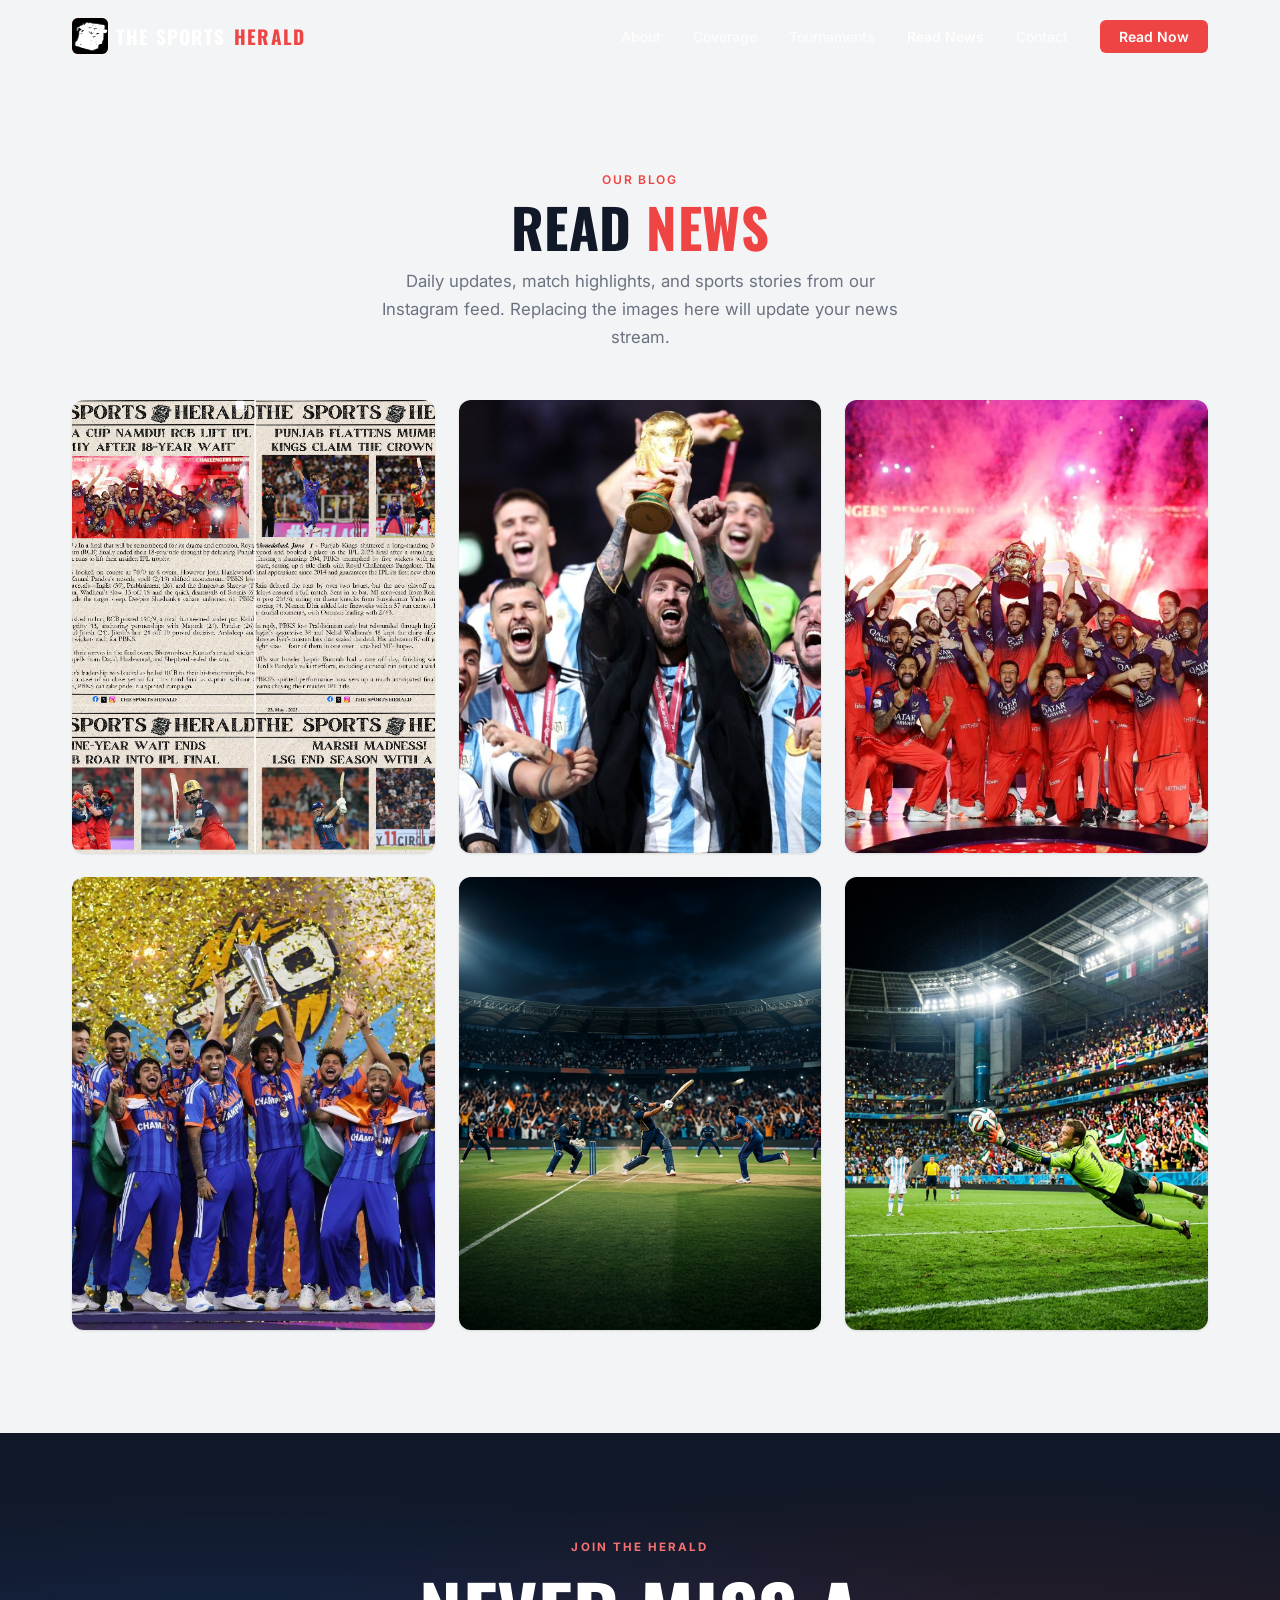
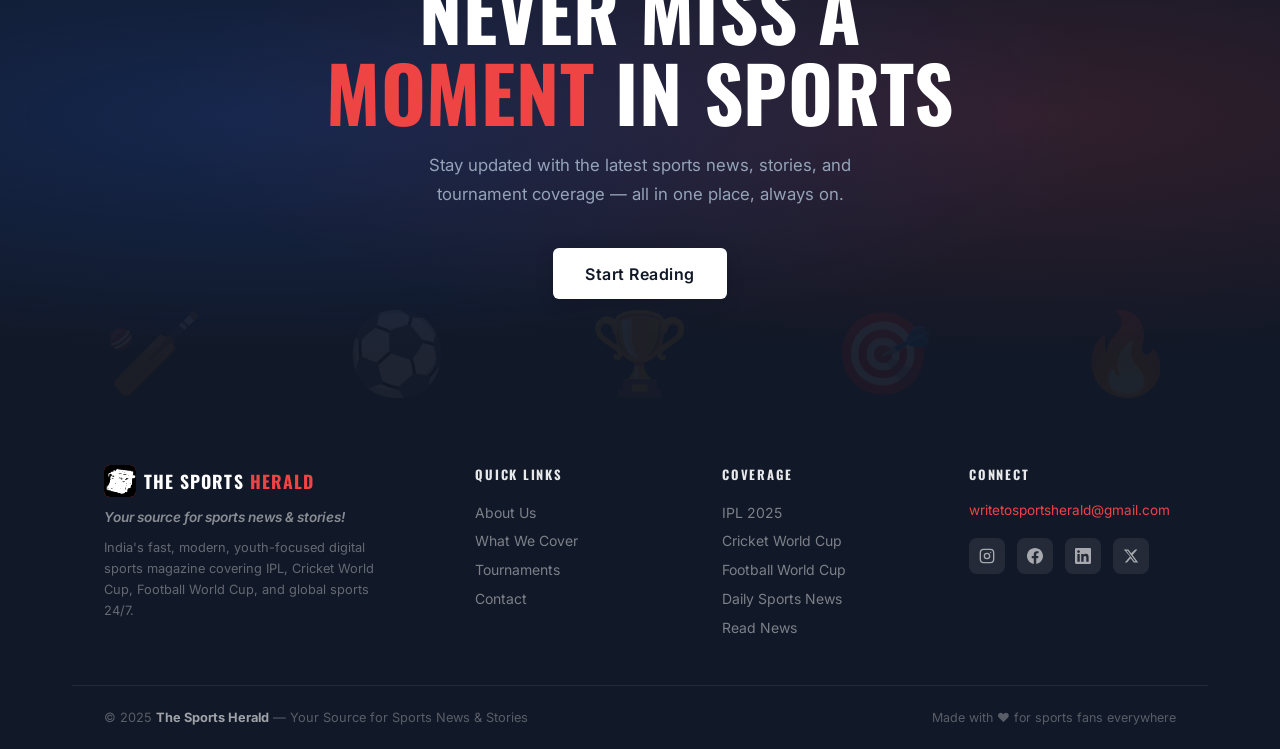
==== news.html @ 08ac476a "Add Read News page with Instagram styling" ====
<!DOCTYPE html>
<html lang="en">

<head>
  <meta charset="UTF-8" />
  <meta name="viewport" content="width=device-width, initial-scale=1.0" />
  <meta name="description"
    content="The Sports Herald — Your daily destination for sports news, match coverage, IPL, Cricket World Cup, Football World Cup, and the biggest moments in global sports." />
  <meta name="keywords"
    content="sports news, IPL, Cricket World Cup, Football World Cup, sports magazine, India sports, sports coverage" />
  <meta property="og:title" content="The Sports Herald — Read News" />
  <meta property="og:description"
    content="Read the latest daily sports news and updates from The Sports Herald Instagram feed." />
  <meta property="og:type" content="website" />
  <title>The Sports Herald — Read News</title>
  <link rel="preconnect" href="https://fonts.googleapis.com" />
  <link rel="preconnect" href="https://fonts.gstatic.com" crossorigin />
  <link
    href="https://fonts.googleapis.com/css2?family=Oswald:wght@400;500;600;700&family=Inter:wght@300;400;500;600&family=Bebas+Neue&display=swap"
    rel="stylesheet" />
  <link rel="stylesheet" href="styles.css" />
</head>

<body>

  <!-- ===== NAVIGATION ===== -->
  <nav class="nav" id="navbar">
    <div class="nav__container">
      <a href="index.html" class="nav__logo">
        <span class="nav__logo-icon"><img src="images/logo.jpg" alt="The Sports Herald"
            class="nav__logo-icon-img" /></span>
        <span class="nav__logo-text">THE SPORTS <strong>HERALD</strong></span>
      </a>
      <ul class="nav__links" id="navLinks">
        <li><a href="index.html#about" class="nav__link">About</a></li>
        <li><a href="index.html#coverage" class="nav__link">Coverage</a></li>
        <li><a href="index.html#tournaments" class="nav__link">Tournaments</a></li>
        <li><a href="#" class="nav__link" style="color: var(--color-white)">Read News</a></li>
        <li><a href="index.html#contact" class="nav__link">Contact</a></li>
        <li><a href="index.html#contact" class="nav__cta-link">Read Now</a></li>
      </ul>
      <button class="nav__hamburger" id="hamburger" aria-label="Open menu">
        <span></span><span></span><span></span>
      </button>
    </div>
  </nav>

  <!-- ===== MOBILE MENU ===== -->
  <div class="mobile-menu" id="mobileMenu">
    <button class="mobile-menu__close" id="mobileClose" aria-label="Close menu">✕</button>
    <ul>
      <li><a href="index.html#about" class="mobile-menu__link">About</a></li>
      <li><a href="index.html#coverage" class="mobile-menu__link">Coverage</a></li>
      <li><a href="index.html#tournaments" class="mobile-menu__link">Tournaments</a></li>
      <li><a href="#" class="mobile-menu__link" style="color: var(--color-white)">Read News</a></li>
      <li><a href="index.html#contact" class="mobile-menu__link">Contact</a></li>
    </ul>
    <a href="index.html#contact" class="btn btn--primary mobile-menu__cta">Start Reading</a>
  </div>
  <div class="mobile-menu__overlay" id="menuOverlay"></div>

  <!-- ===== NEWS MAIN SECTION ===== -->
  <section class="news section section--gray" id="news" style="padding-top: calc(var(--nav-h) + 6rem); min-height: 100vh;">
    <div class="container">
      <div class="section__header reveal-up">
        <div class="section__eyebrow">Our Blog</div>
        <h2 class="section__title">Read <span class="text--accent">News</span></h2>
        <p class="section__subtitle">Daily updates, match highlights, and sports stories from our Instagram feed. Replacing the images here will update your news stream.</p>
      </div>
      <div class="news-grid reveal-up">
        <!-- Placeholder Images - replace src with your latest instagram post images -->
        <article class="news-item">
          <img src="images/dailyupdates.png" alt="News Update 1" class="news-img" loading="lazy" />
        </article>
        <article class="news-item">
          <img src="images/football-wc.png" alt="News Update 2" class="news-img" loading="lazy" />
        </article>
        <article class="news-item">
          <img src="images/ipl.png" alt="News Update 3" class="news-img" loading="lazy" />
        </article>
        <article class="news-item">
          <img src="images/cricket-wc.jpg" alt="News Update 4" class="news-img" loading="lazy" />
        </article>
        <article class="news-item">
          <img src="images/hero.png" alt="News Update 5" class="news-img" loading="lazy" />
        </article>
        <article class="news-item">
          <img src="images/football-wc-1.png" alt="News Update 6" class="news-img" loading="lazy" />
        </article>
      </div>
    </div>
  </section>

  <!-- ===== CTA SECTION ===== -->
  <section class="cta-section">
    <div class="cta-section__bg"></div>
    <div class="container">
      <div class="cta-section__content reveal-up">
        <div class="cta-section__eyebrow">Join The Herald</div>
        <h2 class="cta-section__headline">Never Miss a<br /><em>Moment</em> in Sports</h2>
        <p class="cta-section__sub">Stay updated with the latest sports news, stories, and tournament coverage — all in
          one place, always on.</p>
        <a href="index.html#contact" class="btn btn--white btn--lg">Start Reading</a>
      </div>
      <!-- Decorative sport emojis -->
      <div class="cta-section__deco" aria-hidden="true">
        <span>🏏</span><span>⚽</span><span>🏆</span><span>🎯</span><span>🔥</span>
      </div>
    </div>
  </section>

  <!-- ===== FOOTER ===== -->
  <footer class="footer">
    <div class="container">
      <div class="footer__top">
        <div class="footer__brand">
          <div class="footer__logo">
            <span class="footer__logo-icon"><img src="images/logo.jpg" alt="The Sports Herald"
                class="footer__logo-icon-img" /></span>
            <span class="footer__logo-text">THE SPORTS <strong>HERALD</strong></span>
          </div>
          <p class="footer__tagline">Your source for sports news &amp; stories!</p>
          <p class="footer__micro">India's fast, modern, youth-focused digital sports magazine covering IPL, Cricket
            World Cup, Football World Cup, and global sports 24/7.</p>
        </div>
        <div class="footer__links-col">
          <h4 class="footer__col-title">Quick Links</h4>
          <ul class="footer__links">
            <li><a href="index.html#about">About Us</a></li>
            <li><a href="index.html#coverage">What We Cover</a></li>
            <li><a href="index.html#tournaments">Tournaments</a></li>
            <li><a href="index.html#contact">Contact</a></li>
          </ul>
        </div>
        <div class="footer__links-col">
          <h4 class="footer__col-title">Coverage</h4>
          <ul class="footer__links">
            <li><a href="#">IPL 2025</a></li>
            <li><a href="#">Cricket World Cup</a></li>
            <li><a href="#">Football World Cup</a></li>
            <li><a href="#">Daily Sports News</a></li>
            <li><a href="news.html">Read News</a></li>
          </ul>
        </div>
        <div class="footer__links-col">
          <h4 class="footer__col-title">Connect</h4>
          <a href="mailto:writetosportsherald@gmail.com" class="footer__email">writetosportsherald@gmail.com</a>
          <div class="footer__socials">
            <a href="https://www.instagram.com/write_to_sportsherald/" target="_blank" rel="noopener noreferrer"
              class="footer__social" aria-label="Instagram" title="Instagram">
              <svg viewBox="0 0 24 24" fill="none" stroke="currentColor" stroke-width="2">
                <rect x="2" y="2" width="20" height="20" rx="5" />
                <circle cx="12" cy="12" r="4" />
                <circle cx="17.5" cy="6.5" r="1" fill="currentColor" stroke="none" />
              </svg>
            </a>
            <a href="https://www.facebook.com/people/The-Sports-Herald/61567219635474/" target="_blank"
              rel="noopener noreferrer" class="footer__social" aria-label="Facebook" title="Facebook">
              <svg viewBox="0 0 24 24" fill="currentColor">
                <path
                  d="M24 12.073c0-6.627-5.373-12-12-12s-12 5.373-12 12c0 5.99 4.388 10.954 10.125 11.854v-8.385H7.078v-3.47h3.047V9.43c0-3.007 1.792-4.669 4.533-4.669 1.312 0 2.686.235 2.686.235v2.953H15.83c-1.491 0-1.956.925-1.956 1.874v2.25h3.328l-.532 3.47h-2.796v8.385C19.612 23.027 24 18.062 24 12.073z" />
              </svg>
            </a>
            <a href="https://www.linkedin.com/company/the-sports-herald/" target="_blank" rel="noopener noreferrer"
              class="footer__social" aria-label="LinkedIn" title="LinkedIn">
              <svg viewBox="0 0 24 24" fill="currentColor">
                <path
                  d="M20.447 20.452h-3.554v-5.569c0-1.328-.027-3.037-1.852-3.037-1.853 0-2.136 1.445-2.136 2.939v5.667H9.351V9h3.414v1.561h.046c.477-.9 1.637-1.85 3.37-1.85 3.601 0 4.267 2.37 4.267 5.455v6.286zM5.337 7.433c-1.144 0-2.063-.926-2.063-2.065 0-1.138.92-2.063 2.063-2.063 1.14 0 2.064.925 2.064 2.063 0 1.139-.925 2.065-2.064 2.065zm1.782 13.019H3.555V9h3.564v11.452zM22.225 0H1.771C.792 0 0 .774 0 1.729v20.542C0 23.227.792 24 1.771 24h20.451C23.2 24 24 23.227 24 22.271V1.729C24 .774 23.2 0 22.222 0h.003z" />
              </svg>
            </a>
            <a href="https://x.com/tosportsherald" target="_blank" rel="noopener noreferrer" class="footer__social"
              aria-label="Twitter / X" title="Twitter / X">
              <svg viewBox="0 0 24 24" fill="currentColor">
                <path
                  d="M18.244 2.25h3.308l-7.227 8.26 8.502 11.24H16.17l-4.714-6.231-5.401 6.231H2.747l7.73-8.835L1.254 2.25H8.08l4.259 5.63 5.905-5.63zm-1.161 17.52h1.833L7.084 4.126H5.117z" />
              </svg>
            </a>
          </div>
        </div>
      </div>
      <div class="footer__bottom">
        <p>© 2025 <strong>The Sports Herald</strong> — Your Source for Sports News &amp; Stories</p>
        <p class="footer__bottom-right">Made with ❤️ for sports fans everywhere</p>
      </div>
    </div>
  </footer>

  <!-- Scroll to top -->
  <button class="scroll-top" id="scrollTop" aria-label="Scroll to top">↑</button>

  <script src="script.js"></script>
</body>

</html>
---- styles.css ----
/* ================================================
   THE SPORTS HERALD — Design System
   Author: Antigravity
   Version: 1.0
   ================================================ */

/* ── Google Fonts already loaded in HTML ──────── */

/* ── CSS Custom Properties ────────────────────── */
:root {
  --color-deep-blue: #111827;
  --color-red: #EF4444;
  --color-electric-blue: #2563EB;
  --color-white: #FFFFFF;
  --color-gray-light: #F3F4F6;
  --color-text: #111827;
  --color-text-muted: #6B7280;
  --color-border: #E5E7EB;

  --font-heading: 'Oswald', 'Bebas Neue', sans-serif;
  --font-body: 'Inter', sans-serif;

  --radius-sm: 6px;
  --radius-md: 12px;
  --radius-lg: 20px;
  --radius-xl: 32px;

  --shadow-sm: 0 1px 3px rgba(0, 0, 0, .08), 0 1px 2px rgba(0, 0, 0, .04);
  --shadow-md: 0 4px 20px rgba(0, 0, 0, .10);
  --shadow-lg: 0 10px 48px rgba(0, 0, 0, .15);
  --shadow-xl: 0 24px 72px rgba(0, 0, 0, .22);

  --transition: 0.3s cubic-bezier(0.4, 0, 0.2, 1);

  --container-max: 1200px;
  --container-pad: clamp(1rem, 4vw, 2rem);
  --nav-h: 72px;
}

/* ── Reset ────────────────────────────────────── */
*,
*::before,
*::after {
  box-sizing: border-box;
  margin: 0;
  padding: 0;
}

html {
  scroll-behavior: smooth;
  font-size: 16px;
}

body {
  font-family: var(--font-body);
  color: var(--color-text);
  background: var(--color-white);
  overflow-x: hidden;
  -webkit-font-smoothing: antialiased;
}

img {
  max-width: 100%;
  height: auto;
  display: block;
}

a {
  text-decoration: none;
  color: inherit;
}

ul {
  list-style: none;
}

button {
  cursor: pointer;
  border: none;
  background: none;
  font: inherit;
}

/* ── Utility ──────────────────────────────────── */
.container {
  width: 100%;
  max-width: var(--container-max);
  margin: 0 auto;
  padding: 0 var(--container-pad);
}

.text--accent {
  color: var(--color-red);
}

.text--blue {
  color: var(--color-electric-blue);
}

.section {
  padding: clamp(4rem, 8vw, 7rem) 0;
}

.section--dark {
  background: var(--color-deep-blue);
}

.section--gray {
  background: var(--color-gray-light);
}

.section__header {
  text-align: center;
  margin-bottom: clamp(2.5rem, 5vw, 4rem);
}

.section__eyebrow {
  display: inline-block;
  font-family: var(--font-body);
  font-size: .75rem;
  font-weight: 600;
  letter-spacing: .14em;
  text-transform: uppercase;
  color: var(--color-red);
  margin-bottom: .6rem;
}

.section__eyebrow--light {
  color: #F87171;
}

.section__title {
  font-family: var(--font-heading);
  font-size: clamp(2.2rem, 5vw, 3.4rem);
  font-weight: 700;
  line-height: 1.1;
  letter-spacing: .01em;
  text-transform: uppercase;
  margin-bottom: .75rem;
}

.section__title--light {
  color: var(--color-white);
}

.section__subtitle {
  font-size: 1.05rem;
  color: var(--color-text-muted);
  max-width: 540px;
  margin: 0 auto;
  line-height: 1.65;
}

.section__subtitle--light {
  color: #94A3B8;
}

/* ── Buttons ──────────────────────────────────── */
.btn {
  display: inline-flex;
  align-items: center;
  gap: .5rem;
  font-family: var(--font-body);
  font-weight: 600;
  font-size: .925rem;
  letter-spacing: .03em;
  border-radius: var(--radius-sm);
  padding: .75rem 1.6rem;
  transition: var(--transition);
  white-space: nowrap;
}

.btn--primary {
  background: var(--color-red);
  color: var(--color-white);
  box-shadow: 0 4px 18px rgba(239, 68, 68, .35);
}

.btn--primary:hover {
  background: #DC2626;
  transform: translateY(-2px);
  box-shadow: 0 8px 28px rgba(239, 68, 68, .45);
}

.btn--ghost {
  background: transparent;
  color: var(--color-white);
  border: 2px solid rgba(255, 255, 255, .5);
}

.btn--ghost:hover {
  border-color: var(--color-white);
  background: rgba(255, 255, 255, .08);
  transform: translateY(-2px);
}

.btn--white {
  background: var(--color-white);
  color: var(--color-deep-blue);
  box-shadow: 0 4px 18px rgba(0, 0, 0, .15);
}

.btn--white:hover {
  background: var(--color-gray-light);
  transform: translateY(-2px);
}

.btn--outline {
  background: transparent;
  color: var(--color-red);
  border: 2px solid var(--color-red);
}

.btn--outline:hover {
  background: var(--color-red);
  color: var(--color-white);
  transform: translateY(-2px);
}

.btn--lg {
  padding: .95rem 2rem;
  font-size: 1rem;
}

.btn--sm {
  padding: .55rem 1.2rem;
  font-size: .85rem;
}

.btn--full {
  width: 100%;
  justify-content: center;
}

/* ── Reveal Animations ────────────────────────── */
.reveal-up {
  opacity: 0;
  transform: translateY(30px);
  transition: opacity .65s ease, transform .65s ease;
}

.reveal-up.is-visible {
  opacity: 1;
  transform: translateY(0);
}

/* ── NAV ──────────────────────────────────────── */
.nav {
  position: fixed;
  top: 0;
  left: 0;
  right: 0;
  z-index: 1000;
  height: var(--nav-h);
  display: flex;
  align-items: center;
  transition: background var(--transition), box-shadow var(--transition);
}

.nav.scrolled {
  background: var(--color-deep-blue);
  backdrop-filter: blur(18px);
  box-shadow: 0 2px 32px rgba(0, 0, 0, .25);
}

.nav__container {
  max-width: var(--container-max);
  width: 100%;
  margin: 0 auto;
  padding: 0 var(--container-pad);
  display: flex;
  align-items: center;
  justify-content: space-between;
}

.nav__logo {
  display: flex;
  align-items: center;
  gap: .5rem;
  font-family: var(--font-heading);
  font-size: 1.2rem;
  font-weight: 700;
  color: var(--color-white);
  letter-spacing: .06em;
  text-transform: uppercase;
}

/* Logo icon: image replaces the old ⚡ emoji */
.nav__logo-icon {
  display: flex;
  align-items: center;
  justify-content: center;
  width: 36px;
  height: 36px;
  background: var(--color-red);
  border-radius: 6px;
  overflow: hidden;
  flex-shrink: 0;
}

.nav__logo-icon-img {
  width: 100%;
  height: 100%;
  object-fit: cover;
  filter: invert(1) brightness(2);
}

.nav__logo-text strong {
  color: var(--color-red);
  margin-left: .15rem;
}

.nav__links {
  display: flex;
  align-items: center;
  gap: 2rem;
}

.nav__link {
  font-size: .875rem;
  font-weight: 500;
  color: rgba(255, 255, 255, .8);
  transition: color var(--transition);
  position: relative;
}

.nav__link::after {
  content: '';
  position: absolute;
  bottom: -4px;
  left: 0;
  width: 0;
  height: 2px;
  background: var(--color-red);
  transition: width var(--transition);
}

.nav__link:hover {
  color: var(--color-white);
}

.nav__link:hover::after {
  width: 100%;
}

.nav__cta-link {
  font-size: .875rem;
  font-weight: 600;
  color: var(--color-white);
  background: var(--color-red);
  padding: .5rem 1.2rem;
  border-radius: var(--radius-sm);
  transition: var(--transition);
}

.nav__cta-link:hover {
  background: #DC2626;
  transform: translateY(-1px);
}

.nav__hamburger {
  display: none;
  flex-direction: column;
  gap: 5px;
  padding: .35rem;
}

.nav__hamburger span {
  display: block;
  width: 24px;
  height: 2px;
  background: var(--color-white);
  border-radius: 2px;
  transition: var(--transition);
}

/* ── Mobile Menu ──────────────────────────────── */
.mobile-menu {
  position: fixed;
  top: 0;
  right: 0;
  width: min(320px, 100vw);
  height: 100dvh;
  background: var(--color-deep-blue);
  z-index: 2000;
  padding: 2rem 1.5rem 2.5rem;
  display: flex;
  flex-direction: column;
  gap: 1rem;
  transform: translateX(100%);
  transition: transform .35s cubic-bezier(.4, 0, .2, 1);
}

.mobile-menu.open {
  transform: translateX(0);
}

.mobile-menu__close {
  align-self: flex-end;
  color: var(--color-white);
  font-size: 1.25rem;
  opacity: .7;
  transition: opacity var(--transition);
}

.mobile-menu__close:hover {
  opacity: 1;
}

.mobile-menu ul {
  display: flex;
  flex-direction: column;
  gap: .25rem;
  margin-top: 1rem;
}

.mobile-menu__link {
  display: block;
  font-family: var(--font-heading);
  font-size: 2rem;
  font-weight: 700;
  letter-spacing: .05em;
  text-transform: uppercase;
  color: rgba(255, 255, 255, .7);
  padding: .5rem 0;
  border-bottom: 1px solid rgba(255, 255, 255, .08);
  transition: color var(--transition);
}

.mobile-menu__link:hover {
  color: var(--color-white);
}

.mobile-menu__cta {
  margin-top: auto;
}

.mobile-menu__overlay {
  position: fixed;
  inset: 0;
  background: rgba(0, 0, 0, .6);
  z-index: 1999;
  opacity: 0;
  pointer-events: none;
  transition: opacity var(--transition);
}

.mobile-menu__overlay.open {
  opacity: 1;
  pointer-events: auto;
}

/* ── HERO ─────────────────────────────────────── */
.hero {
  position: relative;
  min-height: 100dvh;
  display: flex;
  align-items: center;
  overflow: hidden;
}

.hero__bg {
  position: absolute;
  inset: 0;
  z-index: 0;
}

.hero__img {
  width: 100%;
  height: 100%;
  object-fit: cover;
  object-position: center 30%;
  transform: scale(1.04);
  animation: slowZoom 18s linear infinite alternate;
}

@keyframes slowZoom {
  from {
    transform: scale(1.04);
  }

  to {
    transform: scale(1.12);
  }
}

.hero__overlay {
  position: absolute;
  inset: 0;
  background: linear-gradient(160deg,
      rgba(15, 23, 42, .92) 0%,
      rgba(15, 23, 42, .75) 50%,
      rgba(15, 23, 42, .55) 100%);
}

.hero__grain {
  position: absolute;
  inset: 0;
  opacity: .04;
  background-image: url("data:image/svg+xml,%3Csvg viewBox='0 0 256 256' xmlns='http://www.w3.org/2000/svg'%3E%3Cfilter id='n'%3E%3CfeTurbulence type='fractalNoise' baseFrequency='0.9' numOctaves='4' stitchTiles='stitch'/%3E%3C/filter%3E%3Crect width='100%25' height='100%25' filter='url(%23n)'/%3E%3C/svg%3E");
  pointer-events: none;
}

.hero__live-badge {
  position: absolute;
  top: calc(var(--nav-h) + 1.5rem);
  left: var(--container-pad);
  display: flex;
  align-items: center;
  gap: .5rem;
  font-size: .7rem;
  font-weight: 700;
  letter-spacing: .14em;
  color: var(--color-white);
  background: rgba(239, 68, 68, .2);
  border: 1px solid rgba(239, 68, 68, .4);
  padding: .35rem .8rem;
  border-radius: 100px;
  backdrop-filter: blur(8px);
  z-index: 1;
}

.hero__live-dot {
  width: 7px;
  height: 7px;
  border-radius: 50%;
  background: var(--color-red);
  animation: blink 1.4s ease-in-out infinite;
}

@keyframes blink {

  0%,
  100% {
    opacity: 1;
  }

  50% {
    opacity: .3;
  }
}

.hero__content {
  position: relative;
  z-index: 1;
  width: 100%;
  max-width: var(--container-max);
  margin: 0 auto;
  padding: calc(var(--nav-h) + 2rem) var(--container-pad) 6rem;
}

.hero__eyebrow {
  display: inline-block;
  font-size: .75rem;
  font-weight: 600;
  letter-spacing: .16em;
  text-transform: uppercase;
  color: var(--color-red);
  margin-bottom: 1.25rem;
  border-left: 3px solid var(--color-red);
  padding-left: .75rem;
}

.hero__headline {
  font-family: var(--font-heading);
  font-size: clamp(3.5rem, 9vw, 7.5rem);
  font-weight: 700;
  line-height: 1.0;
  letter-spacing: .01em;
  text-transform: uppercase;
  color: var(--color-white);
  margin-bottom: 1.5rem;
  max-width: 700px;
}

.hero__headline em {
  font-style: normal;
  color: var(--color-red);
  -webkit-text-fill-color: transparent;
  -webkit-text-stroke: 2px var(--color-red);
}

.hero__subheadline {
  font-size: clamp(1rem, 2vw, 1.15rem);
  color: rgba(255, 255, 255, .75);
  line-height: 1.7;
  max-width: 520px;
  margin-bottom: 2.5rem;
}

.hero__subheadline strong {
  color: rgba(255, 255, 255, .95);
}

.hero__cta-group {
  display: flex;
  flex-wrap: wrap;
  gap: 1rem;
  margin-bottom: 3.5rem;
}

.hero__stats {
  display: flex;
  align-items: center;
  gap: 2rem;
}

.hero__stat {
  display: flex;
  flex-direction: column;
  gap: .1rem;
}

.hero__stat-num {
  font-family: var(--font-heading);
  font-size: 1.6rem;
  font-weight: 700;
  color: var(--color-white);
  letter-spacing: .04em;
}

.hero__stat-label {
  font-size: .7rem;
  font-weight: 600;
  letter-spacing: .1em;
  text-transform: uppercase;
  color: rgba(255, 255, 255, .5);
}

.hero__stat-divider {
  width: 1px;
  height: 36px;
  background: rgba(255, 255, 255, .2);
}

/* Scroll indicator */
.hero__scroll-indicator {
  position: absolute;
  bottom: 2.5rem;
  right: var(--container-pad);
  z-index: 1;
  display: flex;
  flex-direction: column;
  align-items: center;
  gap: .5rem;
}

.hero__scroll-indicator span {
  font-size: .6rem;
  letter-spacing: .18em;
  color: rgba(255, 255, 255, .4);
  writing-mode: vertical-rl;
}

.hero__scroll-arrow {
  width: 1px;
  height: 40px;
  background: linear-gradient(to bottom, rgba(255, 255, 255, .4), transparent);
  animation: scrollPulse 2s ease-in-out infinite;
}

@keyframes scrollPulse {
  0% {
    opacity: 1;
    transform: scaleY(1);
  }

  50% {
    opacity: .4;
  }

  100% {
    opacity: 1;
    transform: scaleY(1.1);
  }
}

/* ── TICKER ───────────────────────────────────── */
.ticker {
  display: flex;
  align-items: center;
  background: var(--color-red);
  overflow: hidden;
  height: 44px;
}

.ticker__label {
  flex-shrink: 0;
  background: #B91C1C;
  color: var(--color-white);
  font-size: .72rem;
  font-weight: 700;
  letter-spacing: .12em;
  padding: 0 1.5rem;
  height: 100%;
  display: flex;
  align-items: center;
  z-index: 1;
}

.ticker__track {
  overflow: hidden;
  flex: 1;
}

.ticker__items {
  display: inline-flex;
  white-space: nowrap;
  animation: tickerScroll 30s linear infinite;
  font-size: .825rem;
  font-weight: 500;
  color: var(--color-white);
  padding: .6rem 0;
}

@keyframes tickerScroll {
  0% {
    transform: translateX(0);
  }

  100% {
    transform: translateX(-50%);
  }
}

.ticker__track:hover .ticker__items {
  animation-play-state: paused;
}

/* ── ABOUT ────────────────────────────────────── */
.about__grid {
  display: grid;
  grid-template-columns: 1fr 1fr;
  gap: clamp(2rem, 5vw, 5rem);
  align-items: center;
}

.about__body {
  font-size: 1.02rem;
  line-height: 1.75;
  color: var(--color-text-muted);
  margin-bottom: 1rem;
}

.about__body strong {
  color: var(--color-text);
}

/* Card stack visual */
.about__visual-col {
  display: flex;
  justify-content: center;
  align-items: center;
}

.about__card-stack {
  position: relative;
  width: 280px;
  height: 280px;
}

.about__card {
  position: absolute;
  display: flex;
  flex-direction: column;
  align-items: flex-start;
  justify-content: flex-end;
  padding: 1.2rem 1.4rem;
  border-radius: var(--radius-lg);
  box-shadow: var(--shadow-lg);
  transition: transform .4s ease;
}

.about__card-icon {
  font-size: 2rem;
  margin-bottom: .35rem;
}

.about__card-label {
  font-family: var(--font-heading);
  font-size: 1rem;
  font-weight: 600;
  letter-spacing: .04em;
  text-transform: uppercase;
}

.about__card--1 {
  width: 200px;
  height: 200px;
  background: linear-gradient(135deg, #1E3A5F, #2563EB);
  color: var(--color-white);
  top: 0;
  left: 0;
  transform: rotate(-6deg);
}

.about__card--2 {
  width: 180px;
  height: 180px;
  background: linear-gradient(135deg, var(--color-deep-blue), #374151);
  color: var(--color-white);
  top: 60px;
  right: 0;
  transform: rotate(4deg);
}

.about__card--3 {
  width: 190px;
  height: 130px;
  background: linear-gradient(135deg, var(--color-red), #B91C1C);
  color: var(--color-white);
  bottom: 0;
  left: 30px;
  transform: rotate(-2deg);
}

.about__card-stack:hover .about__card--1 {
  transform: rotate(-2deg) scale(1.03);
}

.about__card-stack:hover .about__card--2 {
  transform: rotate(1deg) scale(1.03);
}

.about__card-stack:hover .about__card--3 {
  transform: rotate(1deg) scale(1.03);
}

.about__badge {
  position: absolute;
  right: -10px;
  bottom: 10px;
  background: var(--color-white);
  border-radius: var(--radius-md);
  box-shadow: var(--shadow-lg);
  padding: .75rem 1.1rem;
  display: flex;
  flex-direction: column;
  align-items: center;
}

.about__badge-num {
  font-family: var(--font-heading);
  font-size: 1.6rem;
  font-weight: 700;
  color: var(--color-red);
  line-height: 1;
}

.about__badge-text {
  font-size: .65rem;
  font-weight: 600;
  letter-spacing: .1em;
  text-transform: uppercase;
  color: var(--color-text-muted);
}

/* ── COVERAGE ─────────────────────────────────── */
.coverage__grid {
  display: grid;
  grid-template-columns: repeat(auto-fill, minmax(260px, 1fr));
  gap: 1.5rem;
}

.coverage__card {
  background: #1E293B;
  border-radius: var(--radius-md);
  overflow: hidden;
  transition: transform var(--transition), box-shadow var(--transition);
}

.coverage__card:hover {
  transform: translateY(-6px);
  box-shadow: var(--shadow-xl);
}

.coverage__card-img {
  position: relative;
  height: 200px;
  overflow: hidden;
}

.coverage__card-img img {
  width: 100%;
  height: 100%;
  object-fit: cover;
  transition: transform .5s ease;
}

.coverage__card:hover .coverage__card-img img {
  transform: scale(1.07);
}

.coverage__card-img--dark {
  background: linear-gradient(135deg, var(--color-deep-blue), #1E293B);
  display: flex;
  align-items: center;
  justify-content: center;
}

.coverage__card-badge {
  position: absolute;
  top: 1rem;
  left: 1rem;
  background: var(--color-red);
  color: var(--color-white);
  font-size: .65rem;
  font-weight: 700;
  letter-spacing: .12em;
  padding: .25rem .6rem;
  border-radius: 4px;
}

.coverage__card-body {
  padding: 1.25rem 1.4rem 1.5rem;
}

.coverage__card-tag {
  font-size: .7rem;
  font-weight: 600;
  letter-spacing: .12em;
  text-transform: uppercase;
  color: var(--color-red);
  margin-bottom: .4rem;
}

.coverage__card-title {
  font-family: var(--font-heading);
  font-size: 1.3rem;
  font-weight: 700;
  color: var(--color-white);
  letter-spacing: .03em;
  text-transform: uppercase;
  margin-bottom: .6rem;
  line-height: 1.2;
}

.coverage__card-desc {
  font-size: .88rem;
  color: #94A3B8;
  line-height: 1.65;
  margin-bottom: 1rem;
}

.coverage__card-link {
  display: inline-flex;
  align-items: center;
  gap: .3rem;
  font-size: .85rem;
  font-weight: 600;
  color: var(--color-red);
  transition: gap var(--transition);
}

.coverage__card-link:hover {
  gap: .6rem;
}

.coverage__card-link span {
  transition: transform var(--transition);
}

.coverage__card-link:hover span {
  transform: translateX(4px);
}

/* News mockup */
.coverage__news-mockup {
  display: flex;
  flex-direction: column;
  gap: .6rem;
  padding: 1.5rem;
  width: 70%;
}

.coverage__news-line {
  height: 10px;
  background: rgba(255, 255, 255, .12);
  border-radius: 4px;
  animation: shimmer 1.8s linear infinite;
}

.coverage__news-line--short {
  width: 65%;
}

@keyframes shimmer {
  0% {
    opacity: .5;
  }

  50% {
    opacity: 1;
  }

  100% {
    opacity: .5;
  }
}

/* ── WHY US ───────────────────────────────────── */
.why__grid {
  display: grid;
  grid-template-columns: repeat(auto-fill, minmax(240px, 1fr));
  gap: 1.5rem;
}

.why__item {
  padding: 2rem 1.75rem;
  border-radius: var(--radius-md);
  border: 1px solid var(--color-border);
  background: var(--color-white);
  transition: var(--transition);
  position: relative;
  overflow: hidden;
}

.why__item::before {
  content: '';
  position: absolute;
  inset: 0;
  background: linear-gradient(135deg, rgba(239, 68, 68, .04), transparent);
  opacity: 0;
  transition: opacity var(--transition);
}

.why__item:hover {
  box-shadow: var(--shadow-md);
  border-color: rgba(239, 68, 68, .25);
  transform: translateY(-4px);
}

.why__item:hover::before {
  opacity: 1;
}

.why__icon {
  font-size: 2.4rem;
  margin-bottom: 1rem;
  display: block;
}

.why__title {
  font-family: var(--font-heading);
  font-size: 1.2rem;
  font-weight: 700;
  text-transform: uppercase;
  letter-spacing: .03em;
  margin-bottom: .5rem;
}

.why__desc {
  font-size: .9rem;
  color: var(--color-text-muted);
  line-height: 1.65;
}

/* ── TOURNAMENTS ──────────────────────────────── */
.tournaments__grid {
  display: grid;
  grid-template-columns: repeat(auto-fill, minmax(300px, 1fr));
  gap: 2rem;
}

.tournament__block {
  background: var(--color-white);
  border-radius: var(--radius-lg);
  overflow: hidden;
  box-shadow: var(--shadow-md);
  transition: var(--transition);
}

.tournament__block:hover {
  box-shadow: var(--shadow-xl);
  transform: translateY(-6px);
}

.tournament__img-wrap {
  position: relative;
  height: 220px;
  overflow: hidden;
}

.tournament__img {
  width: 100%;
  height: 100%;
  object-fit: cover;
  transition: transform .5s ease;
}

.tournament__block:hover .tournament__img {
  transform: scale(1.06);
}

.tournament__img-overlay {
  position: absolute;
  inset: 0;
  background: linear-gradient(to top, rgba(15, 23, 42, .8) 0%, transparent 60%);
  display: flex;
  align-items: flex-end;
  padding: 1rem 1.25rem;
}

.tournament__label {
  font-family: var(--font-heading);
  font-size: 1.4rem;
  font-weight: 700;
  color: var(--color-white);
  letter-spacing: .05em;
  text-shadow: 0 2px 8px rgba(0, 0, 0, .5);
}

.tournament__content {
  padding: 1.5rem;
}

.tournament__season {
  font-size: .7rem;
  font-weight: 700;
  letter-spacing: .14em;
  text-transform: uppercase;
  color: var(--color-red);
  margin-bottom: .35rem;
}

.tournament__title {
  font-family: var(--font-heading);
  font-size: 1.4rem;
  font-weight: 700;
  text-transform: uppercase;
  letter-spacing: .03em;
  margin-bottom: .6rem;
}

.tournament__desc {
  font-size: .9rem;
  color: var(--color-text-muted);
  line-height: 1.65;
  margin-bottom: 1.25rem;
}

/* ── CTA SECTION ──────────────────────────────── */
.cta-section {
  position: relative;
  padding: clamp(4rem, 8vw, 7rem) 0;
  overflow: hidden;
  background: var(--color-deep-blue);
  text-align: center;
}

.cta-section__bg {
  position: absolute;
  inset: 0;
  background: radial-gradient(ellipse at 20% 50%, rgba(37, 99, 235, .2) 0%, transparent 60%),
    radial-gradient(ellipse at 80% 50%, rgba(239, 68, 68, .15) 0%, transparent 60%);
}

.cta-section__content {
  position: relative;
  z-index: 1;
}

.cta-section__eyebrow {
  display: inline-block;
  font-size: .72rem;
  font-weight: 700;
  letter-spacing: .18em;
  text-transform: uppercase;
  color: #F87171;
  margin-bottom: 1rem;
}

.cta-section__headline {
  font-family: var(--font-heading);
  font-size: clamp(2.8rem, 6vw, 5rem);
  font-weight: 700;
  color: var(--color-white);
  text-transform: uppercase;
  line-height: 1.05;
  margin-bottom: 1.25rem;
  letter-spacing: .01em;
}

.cta-section__headline em {
  font-style: normal;
  color: var(--color-red);
}

.cta-section__sub {
  font-size: 1.05rem;
  color: #94A3B8;
  max-width: 500px;
  margin: 0 auto 2.5rem;
  line-height: 1.7;
}

.cta-section__deco {
  position: absolute;
  bottom: 0;
  left: 0;
  right: 0;
  display: flex;
  justify-content: space-around;
  font-size: 5rem;
  opacity: .05;
  pointer-events: none;
  user-select: none;
  padding: 0 2rem;
}

/* ── CONTACT ──────────────────────────────────── */
.contact__grid {
  display: grid;
  grid-template-columns: 1fr 1fr;
  gap: clamp(2rem, 5vw, 5rem);
  align-items: start;
}

.contact__desc {
  font-size: 1.02rem;
  color: var(--color-text-muted);
  line-height: 1.75;
  margin-bottom: 2rem;
}

.contact__details {
  display: flex;
  flex-direction: column;
  gap: 1.25rem;
}

.contact__detail-item {
  display: flex;
  align-items: flex-start;
  gap: 1rem;
}

.contact__detail-icon {
  font-size: 1.4rem;
  flex-shrink: 0;
  margin-top: .05rem;
}

.contact__detail-label {
  font-size: .72rem;
  font-weight: 700;
  letter-spacing: .12em;
  text-transform: uppercase;
  color: var(--color-text-muted);
  margin-bottom: .2rem;
}

.contact__detail-value {
  font-size: .95rem;
  font-weight: 500;
  color: var(--color-text);
}

a.contact__detail-value {
  color: var(--color-red);
}

a.contact__detail-value:hover {
  text-decoration: underline;
}

/* Contact Form */
.contact__form {
  background: var(--color-gray-light);
  border-radius: var(--radius-lg);
  padding: 2rem;
  display: flex;
  flex-direction: column;
  gap: 1.25rem;
}

.form__group {
  display: flex;
  flex-direction: column;
  gap: .4rem;
}

.form__label {
  font-size: .78rem;
  font-weight: 600;
  letter-spacing: .06em;
  text-transform: uppercase;
  color: var(--color-text);
}

.form__input {
  width: 100%;
  padding: .8rem 1rem;
  font-family: var(--font-body);
  font-size: .95rem;
  color: var(--color-text);
  background: var(--color-white);
  border: 1.5px solid var(--color-border);
  border-radius: var(--radius-sm);
  outline: none;
  transition: border-color var(--transition), box-shadow var(--transition);
  appearance: none;
}

.form__input:focus {
  border-color: var(--color-red);
  box-shadow: 0 0 0 3px rgba(239, 68, 68, .12);
}

.form__textarea {
  resize: vertical;
  min-height: 110px;
}

.form__select {
  cursor: pointer;
}

.form__success {
  display: none;
  font-size: .9rem;
  font-weight: 500;
  color: #16A34A;
  background: #DCFCE7;
  border-radius: var(--radius-sm);
  padding: .75rem 1rem;
  text-align: center;
}

/* ── FOOTER ───────────────────────────────────── */
.footer {
  background: var(--color-deep-blue);
  color: rgba(255, 255, 255, .7);
}

.footer__top {
  display: grid;
  grid-template-columns: 1.6fr 1fr 1fr 1fr;
  gap: 2.5rem;
  padding: 4rem var(--container-pad) 3rem;
  max-width: var(--container-max);
  margin: 0 auto;
}

.footer__logo {
  display: flex;
  align-items: center;
  gap: .5rem;
  font-family: var(--font-heading);
  font-size: 1.1rem;
  font-weight: 700;
  color: var(--color-white);
  letter-spacing: .06em;
  text-transform: uppercase;
  margin-bottom: .75rem;
}

.footer__logo-icon {
  width: 32px;
  height: 32px;
  background: var(--color-red);
  border-radius: 6px;
  display: flex;
  align-items: center;
  justify-content: center;
  overflow: hidden;
  flex-shrink: 0;
}

.footer__logo-icon-img {
  width: 100%;
  height: 100%;
  object-fit: cover;
  filter: invert(1) brightness(2);
}

.footer__logo-text strong {
  color: var(--color-red);
}

.footer__tagline {
  font-size: .85rem;
  font-weight: 600;
  color: rgba(255, 255, 255, .5);
  margin-bottom: .75rem;
  font-style: italic;
}

.footer__micro {
  font-size: .8rem;
  line-height: 1.65;
  color: rgba(255, 255, 255, .35);
  max-width: 280px;
}

.footer__col-title {
  font-family: var(--font-heading);
  font-size: .8rem;
  font-weight: 700;
  letter-spacing: .14em;
  text-transform: uppercase;
  color: rgba(255, 255, 255, .9);
  margin-bottom: 1.1rem;
}

.footer__links {
  display: flex;
  flex-direction: column;
  gap: .55rem;
}

.footer__links a {
  font-size: .875rem;
  color: rgba(255, 255, 255, .45);
  transition: color var(--transition);
}

.footer__links a:hover {
  color: var(--color-white);
}

.footer__email {
  display: block;
  font-size: .85rem;
  color: var(--color-red);
  margin-bottom: 1.25rem;
  word-break: break-all;
  transition: color var(--transition);
}

.footer__email:hover {
  color: #F87171;
}

.footer__socials {
  display: flex;
  gap: .75rem;
}

.footer__social {
  display: flex;
  align-items: center;
  justify-content: center;
  width: 36px;
  height: 36px;
  border-radius: 8px;
  background: rgba(255, 255, 255, .08);
  color: rgba(255, 255, 255, .6);
  transition: var(--transition);
}

.footer__social svg {
  width: 16px;
  height: 16px;
}

.footer__social:hover {
  background: var(--color-red);
  color: var(--color-white);
  transform: translateY(-2px);
}

.footer__bottom {
  border-top: 1px solid rgba(255, 255, 255, .08);
  padding: 1.5rem var(--container-pad);
  max-width: var(--container-max);
  margin: 0 auto;
  display: flex;
  align-items: center;
  justify-content: space-between;
  font-size: .8rem;
  color: rgba(255, 255, 255, .3);
  flex-wrap: wrap;
  gap: .5rem;
}

.footer__bottom strong {
  color: rgba(255, 255, 255, .6);
}

.footer__bottom-right {
  font-size: .78rem;
}

/* ── SCROLL TO TOP ────────────────────────────── */
.scroll-top {
  position: fixed;
  bottom: 2rem;
  right: 2rem;
  z-index: 999;
  width: 44px;
  height: 44px;
  border-radius: 50%;
  background: var(--color-red);
  color: var(--color-white);
  font-size: 1.2rem;
  display: flex;
  align-items: center;
  justify-content: center;
  box-shadow: 0 4px 18px rgba(239, 68, 68, .4);
  opacity: 0;
  pointer-events: none;
  transform: translateY(12px);
  transition: var(--transition);
}

.scroll-top.visible {
  opacity: 1;
  pointer-events: auto;
  transform: translateY(0);
}

.scroll-top:hover {
  background: #DC2626;
  transform: translateY(-2px);
}

/* ── NEWS PAGE ────────────────────────────────── */
.news .section__header {
  margin-bottom: 3rem;
}

.news-grid {
  display: grid;
  grid-template-columns: repeat(auto-fill, minmax(320px, 1fr));
  gap: 1.5rem;
}

.news-item {
  position: relative;
  border-radius: var(--radius-md);
  overflow: hidden;
  box-shadow: var(--shadow-sm);
  background: var(--color-gray-light);
  aspect-ratio: 4 / 5;
  transition: transform var(--transition), box-shadow var(--transition);
}

.news-item:hover {
  transform: translateY(-4px);
  box-shadow: var(--shadow-md);
}

.news-img {
  width: 100%;
  height: 100%;
  object-fit: cover;
  transition: transform 0.5s ease;
}

.news-item:hover .news-img {
  transform: scale(1.05);
}

/* ── RESPONSIVE ───────────────────────────────── */

/* Tablet and below */
@media (max-width: 1024px) {
  .footer__top {
    grid-template-columns: 1fr 1fr;
    row-gap: 2.5rem;
  }

  .footer__brand {
    grid-column: 1 / -1;
  }
}

@media (max-width: 768px) {
  :root {
    --nav-h: 60px;
  }

  .nav__links {
    display: none;
  }

  .nav__hamburger {
    display: flex;
  }

  .hero__headline {
    font-size: clamp(3rem, 13vw, 5rem);
  }

  .hero__stats {
    gap: 1.25rem;
  }

  .hero__stat-num {
    font-size: 1.3rem;
  }

  .hero__live-badge {
    font-size: .65rem;
  }

  .about__grid {
    grid-template-columns: 1fr;
  }

  .about__visual-col {
    order: -1;
    height: 260px;
    transform: scale(.85);
  }

  .contact__grid {
    grid-template-columns: 1fr;
  }

  .footer__top {
    grid-template-columns: 1fr 1fr;
  }
}

@media (max-width: 480px) {
  .hero__cta-group {
    flex-direction: column;
  }

  .hero__cta-group .btn {
    width: 100%;
    justify-content: center;
  }

  .coverage__grid {
    grid-template-columns: 1fr;
  }

  .tournaments__grid {
    grid-template-columns: 1fr;
  }

  .why__grid {
    grid-template-columns: 1fr;
  }

  .footer__top {
    grid-template-columns: 1fr;
  }

  .footer__bottom {
    flex-direction: column;
    text-align: center;
  }

  .hero__scroll-indicator {
    display: none;
  }

  .cta-section__deco {
    font-size: 3rem;
  }
}

/* ── Accessibility ────────────────────────────── */
@media (prefers-reduced-motion: reduce) {

  *,
  *::before,
  *::after {
    animation-duration: 0.01ms !important;
    transition-duration: 0.01ms !important;
  }

  .hero__img {
    animation: none;
  }
}
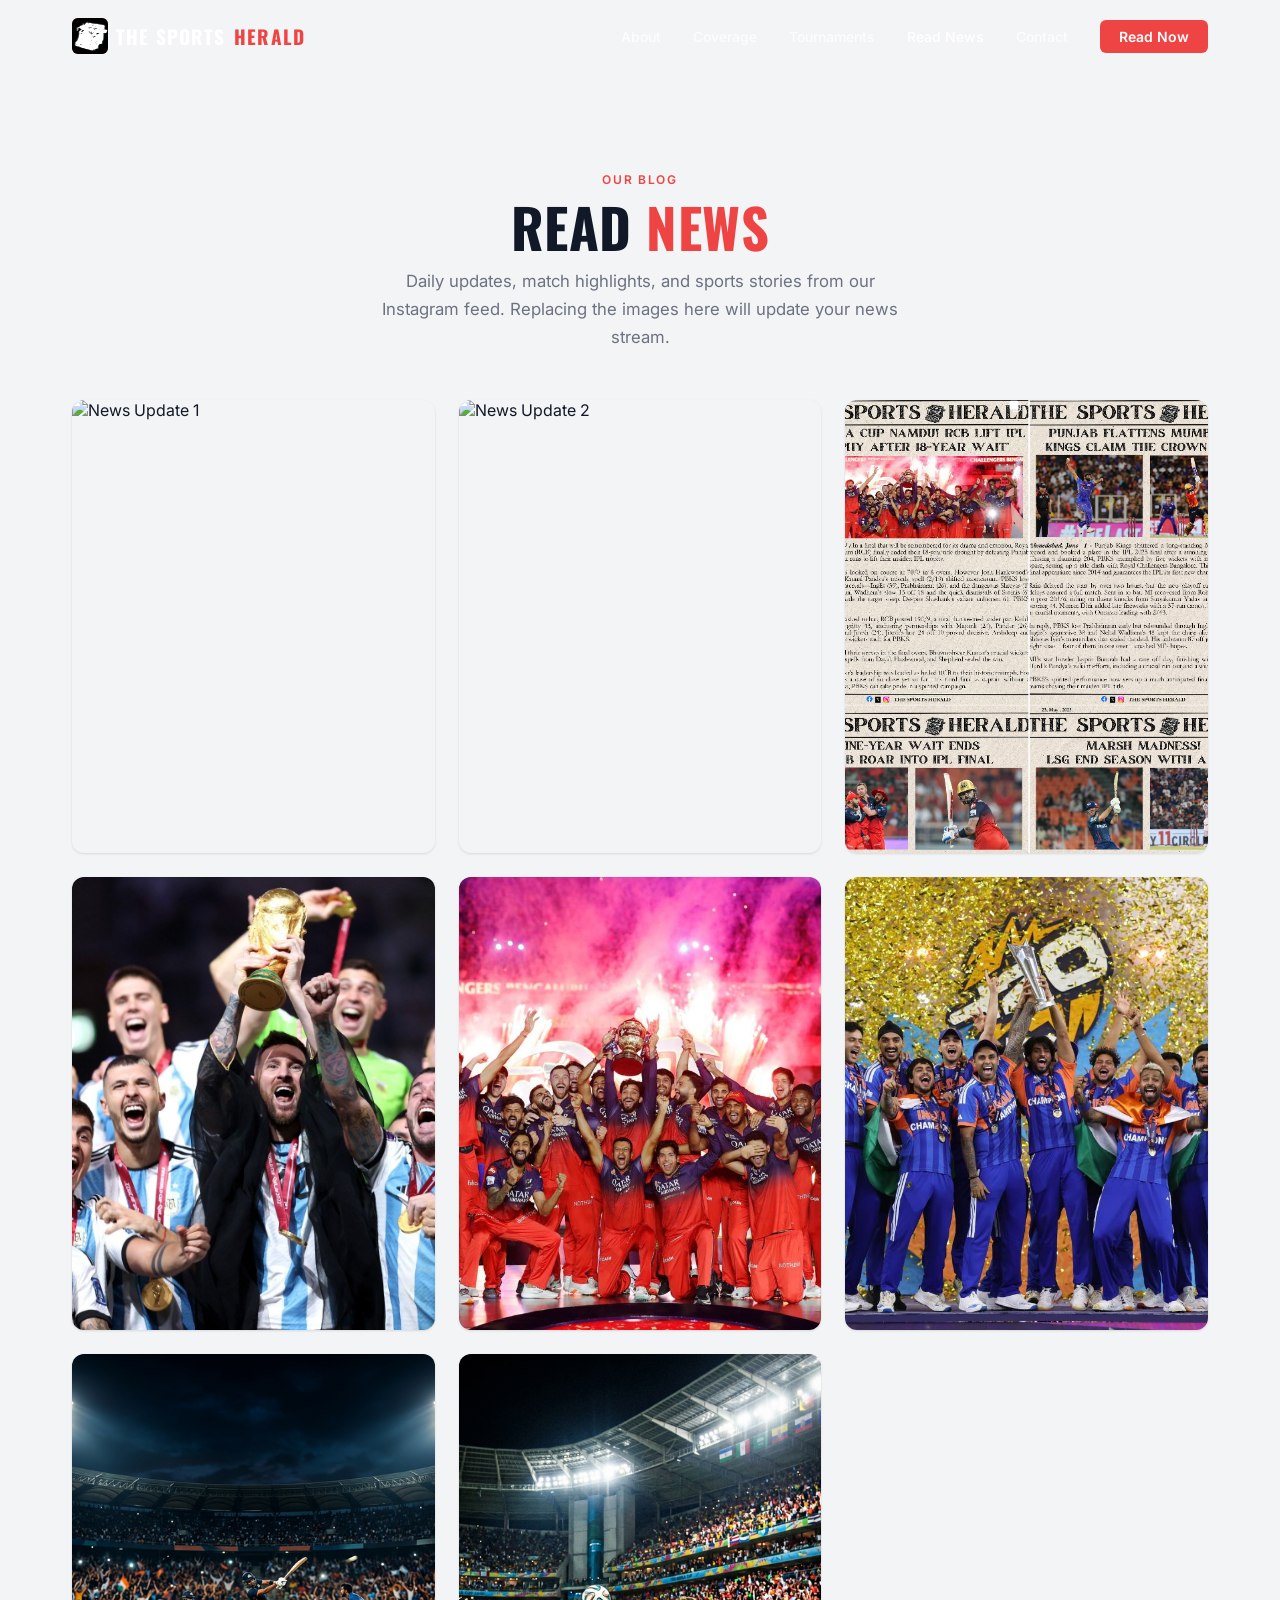
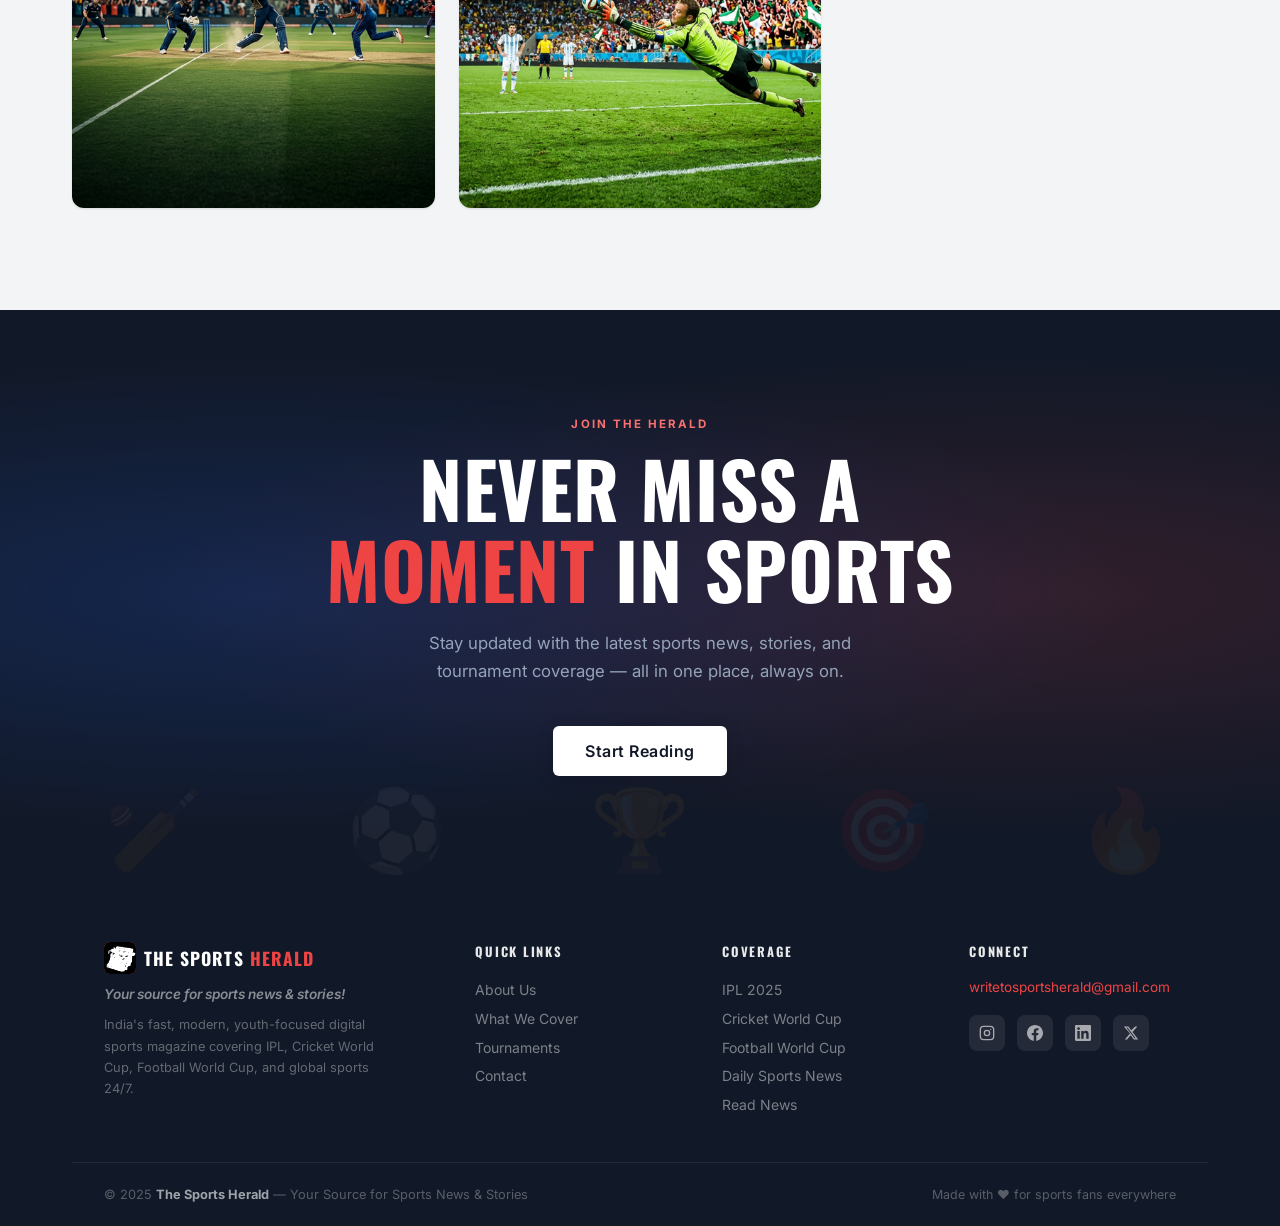
==== commit 609959e7: "Update news images and fix HTML structure" ====
--- a/news.html
+++ b/news.html
@@ -60,17 +60,25 @@
   <div class="mobile-menu__overlay" id="menuOverlay"></div>
 
   <!-- ===== NEWS MAIN SECTION ===== -->
-  <section class="news section section--gray" id="news" style="padding-top: calc(var(--nav-h) + 6rem); min-height: 100vh;">
+  <section class="news section section--gray" id="news"
+    style="padding-top: calc(var(--nav-h) + 6rem); min-height: 100vh;">
     <div class="container">
       <div class="section__header reveal-up">
         <div class="section__eyebrow">Our Blog</div>
         <h2 class="section__title">Read <span class="text--accent">News</span></h2>
-        <p class="section__subtitle">Daily updates, match highlights, and sports stories from our Instagram feed. Replacing the images here will update your news stream.</p>
+        <p class="section__subtitle">Daily updates, match highlights, and sports stories from our Instagram feed.
+          Replacing the images here will update your news stream.</p>
       </div>
       <div class="news-grid reveal-up">
         <!-- Placeholder Images - replace src with your latest instagram post images -->
         <article class="news-item">
-          <img src="images/dailyupdates.png" alt="News Update 1" class="news-img" loading="lazy" />
+          <img src="images/IPLMatch01.jpg" alt="News Update 1" class="news-img" loading="lazy" />
+        </article>
+        <article class="news-item">
+          <img src="images/IPLMatch02.jpg" alt="News Update 2" class="news-img" loading="lazy" />
+        </article>
+        <article class="news-item">
+          <img src="images/dailyupdates.png" alt="News Update 3" class="news-img" loading="lazy" />
         </article>
         <article class="news-item">
           <img src="images/football-wc.png" alt="News Update 2" class="news-img" loading="lazy" />
@@ -191,4 +199,4 @@
   <script src="script.js"></script>
 </body>
 
-</html>
+</html>
